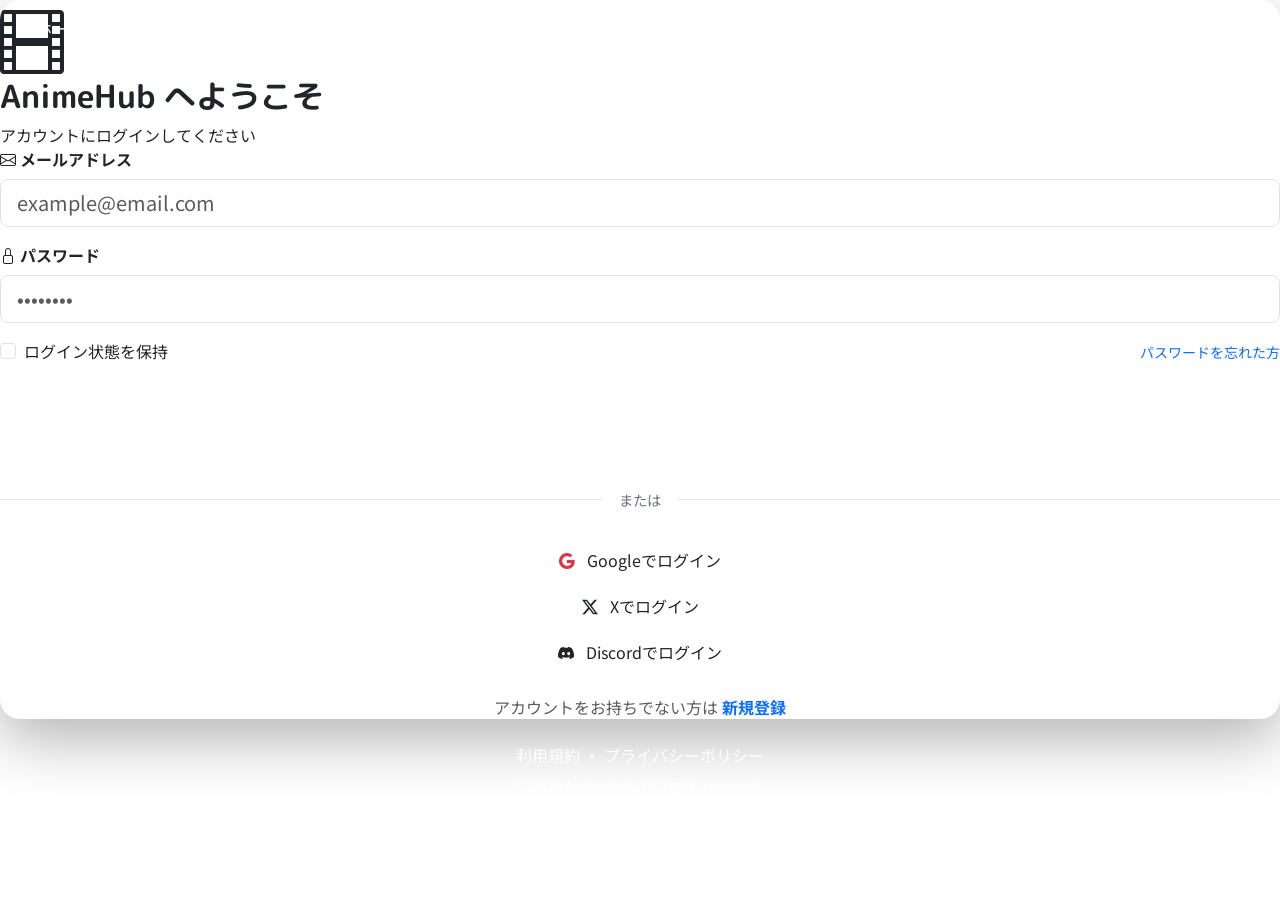
==== anime-login.html @ 040b01c8 "c1" ====
<!DOCTYPE html>
<html lang="ja">

<head>
    <meta charset="UTF-8">
    <meta name="viewport" content="width=device-width, initial-scale=1.0">
    <title>ログイン - AnimeHub</title>
    <link href="https://cdn.jsdelivr.net/npm/bootstrap@5.3.0/dist/css/bootstrap.min.css" rel="stylesheet">
    <link rel="stylesheet" href="https://cdn.jsdelivr.net/npm/bootstrap-icons@1.11.0/font/bootstrap-icons.css">
    <link rel="preconnect" href="https://fonts.googleapis.com">
    <link rel="preconnect" href="https://fonts.gstatic.com" crossorigin>
    <link
        href="https://fonts.googleapis.com/css2?family=M+PLUS+Rounded+1c:wght@400;500;700;800&family=Noto+Sans+JP:wght@400;500;700&display=swap"
        rel="stylesheet">
    <link rel="stylesheet" href="base.css">
    <link rel="stylesheet" href="auth-layout.css">
    <link rel="icon" href="img/fb.png">
    <style>
        .login-card {
            background: white;
            border-radius: 20px;
            box-shadow: 0 20px 60px rgba(0, 0, 0, 0.3);
            overflow: hidden;
        }

        .form-control:focus {
            border-color: var(--primary-color);
            box-shadow: 0 0 0 0.2rem rgba(99, 102, 241, 0.25);
        }

        .btn-login {
            background: linear-gradient(135deg, var(--primary-color), var(--secondary-color));
            border: none;
            color: white;
            padding: 12px;
            font-weight: bold;
            transition: transform 0.2s ease;
        }

        .btn-login:hover {
            transform: translateY(-2px);
            box-shadow: 0 5px 20px rgba(99, 102, 241, 0.4);
            color: white !important;
        }

        .divider {
            display: flex;
            align-items: center;
            text-align: center;
            margin: 30px 0;
        }

        .divider::before,
        .divider::after {
            content: '';
            flex: 1;
            border-bottom: 1px solid #e5e7eb;
        }

        .divider span {
            padding: 0 15px;
            color: #6b7280;
            font-size: 0.9rem;
        }
    </style>
</head>

<body>
    <!-- PC用（md〜） -->
    <a href="index.html"
        class="d-none d-md-block back-link position-absolute top-0 start-0 m-3 text-white text-decoration-none">
        <i class="bi bi-arrow-left-circle"></i> ホームに戻る
    </a>

    <div class="login-container">
        <!-- スマホ用（〜md） -->
        <a href="index.html" class="d-md-none back-link text-white text-decoration-none position-static mb-3">
            <i class="bi bi-arrow-left-circle"></i> ホームに戻る
        </a>
        <div class="login-card mt-3 mt-md-0">
            <!-- ログインヘッダー -->
            <div class="login-header">
                <i class="bi bi-film display-3 mb-3"></i>
                <h2 class="fw-bold mb-2">AnimeHub へようこそ</h2>
                <p class="mb-0">アカウントにログインしてください</p>
            </div>

            <!-- ログインフォーム -->
            <div class="login-body">
                <form id="loginForm">
                    <!-- メールアドレス -->
                    <div class="mb-3">
                        <label for="email" class="form-label fw-bold">
                            <i class="bi bi-envelope"></i> メールアドレス
                        </label>
                        <input type="email" class="form-control form-control-lg" id="email"
                            placeholder="example@email.com" required>
                    </div>

                    <!-- パスワード -->
                    <div class="mb-3">
                        <label for="password" class="form-label fw-bold">
                            <i class="bi bi-lock"></i> パスワード
                        </label>
                        <input type="password" class="form-control form-control-lg" id="password" placeholder="••••••••"
                            required>
                    </div>

                    <!-- ログイン状態を保持 -->
                    <div class="d-flex justify-content-between align-items-center mb-4">
                        <div class="form-check">
                            <input class="form-check-input" type="checkbox" id="remember">
                            <label class="form-check-label" for="remember">
                                ログイン状態を保持
                            </label>
                        </div>
                        <a href="#" class="text-decoration-none small">パスワードを忘れた方</a>
                    </div>

                    <!-- ログインボタン -->
                    <button type="submit" class="btn btn-login btn-lg w-100 mb-3">
                        <i class="bi bi-box-arrow-in-right"></i> ログイン
                    </button>

                    <!-- アラート（エラーメッセージ用） -->
                    <div class="alert alert-danger d-none" role="alert" id="errorAlert">
                        <i class="bi bi-exclamation-triangle-fill"></i> メールアドレスまたはパスワードが正しくありません
                    </div>
                </form>

                <!-- ソーシャルログイン -->
                <div class="divider">
                    <span>または</span>
                </div>

                <button class="btn social-btn w-100 mb-2">
                    <i class="bi bi-google text-danger pe-2"></i> Googleでログイン
                </button>
                <button class="btn social-btn w-100 mb-2">
                    <i class="bi bi-twitter-x pe-2"></i> Xでログイン
                </button>
                <button class="btn social-btn w-100 mb-4">
                    <i class="bi bi-discord pe-2" style="color: var(--secondary-color);"></i> Discordでログイン
                </button>

                <!-- 新規登録リンク -->
                <div class="text-center">
                    <p class="text-muted mb-0">
                        アカウントをお持ちでない方は
                        <a href="anime-signup.html" class="text-decoration-none fw-bold">新規登録</a>
                    </p>
                </div>
            </div>
        </div>

        <!-- 追加情報 -->
        <div class="text-center mt-4 text-white">
            <p class="mb-2">
                <a href="#" class="text-white text-decoration-none">利用規約</a> ・
                <a href="#" class="text-white text-decoration-none">プライバシーポリシー</a>
            </p>
            <p class="small">&copy; 2025 AnimeHub. All rights reserved.</p>
        </div>
    </div>

    <script src="https://cdn.jsdelivr.net/npm/bootstrap@5.3.0/dist/js/bootstrap.bundle.min.js"></script>
    <script>
        // ログインフォーム送信時の処理（デモ用）
        document.getElementById('loginForm').addEventListener('submit', function (e) {
            e.preventDefault();

            const email = document.getElementById('email').value;
            const password = document.getElementById('password').value;

            // デモ用：簡易的なバリデーション
            if (email && password) {
                // 成功時（実際はサーバー側で認証）
                alert('ログイン成功！ホーム画面に遷移します。');
                // window.location.href = 'index.html'; // 実際はホームページにリダイレクト
            } else {
                // エラー表示
                document.getElementById('errorAlert').classList.remove('d-none');
            }
        });

        // エラーメッセージの自動非表示
        document.getElementById('email').addEventListener('input', function () {
            document.getElementById('errorAlert').classList.add('d-none');
        });

        document.getElementById('password').addEventListener('input', function () {
            document.getElementById('errorAlert').classList.add('d-none');
        });
    </script>
</body>

</html>
---- base.css ----
:root {
  --primary-color: #212529;
  --viewing-color: var(--bs-primary);
  --completed-color: var(--bs-success);
  --planned-color: var(--bs-warning);
  --paused-color: var(--bs-danger);
}

.navbar {
  background-color: #1c2432;
  border-bottom: 1px solid rgba(255, 255, 255, 0.08);
}

.hero-section,
.page-heading {
  background: linear-gradient(180deg, #1d2734 0%, #404a5d 100%);
  color: #ffffff;
  padding: 40px 0;
  margin-bottom: 40px;
}

.page-heading {
  padding: 60px 0 40px 0;
  margin-bottom: 40px;
}

.nav-pills .nav-link {
  color: var(--primary-color);
}

.nav-pills .nav-link:hover,
.btn-outline-dark:hover {
  background-color: transparent;
  color: #666;
}

.nav-pills .nav-link.active,
.sort-btn.active,
.btn-outline-dark.active {
  background-color: var(--bs-dark);
  color: var(--bs-white);
}

.anime-card {
  transition: transform 0.3s ease, box-shadow 0.3s ease;
  height: 100%;
  cursor: pointer;
}

.anime-card:hover {
  transform: translateY(-10px);
  box-shadow: 0 10px 30px rgba(0, 0, 0, 0.2);
}

.rating-stars {
  color: #fbbf24;
}

body {
  font-family: "Noto Sans JP", sans-serif;
}

h1,
h2,
h3,
h4,
h5,
h6,
.navbar-brand {
  font-family: "M PLUS Rounded 1c", sans-serif;
}

#backToTopBtn {
  position: fixed;
  bottom: 20px;
  right: 20px;
  width: 50px;
  height: 50px;
  border-radius: 50%;
  display: none;
  z-index: 2000;

  background-color: #6c757d; /* 中間グレー（Bootstrap secondary）*/
  color: #fff; /* 白アイコンで高コントラスト */

  border: 1px solid rgba(0, 0, 0, 0.1);
  transition: background-color 0.2s, opacity 0.2s;
}

/* ホバー時：少し濃くして見やすく */
#backToTopBtn:hover {
  background-color: #5a6268;
}

/* ホバーで軽く反転（見やすく） */
#backToTopBtn:hover {
  background: #fff;
  color: #000;
}

/* ホバーで反転（黒→白） */
#backToTopBtn:hover {
  background-color: #fff;
  color: #000;
}

footer {
  background-color: #1c2432;
  color: white;
  margin-top: 60px;
}

/* 通常時 */
.pagination .page-link {
  color: #212529;
  border: 1px solid #dee2e6;
}

/* ホバー時 */
.pagination .page-link:hover {
  background-color: #f1f3f5;
  color: #212529;
}

/* activeページ */
.pagination .page-item.active .page-link {
  background-color: #212529;
  border-color: #212529;
  color: #fff;
}

.card-title-nowrap {
  white-space: nowrap;
  overflow: hidden;
  text-overflow: ellipsis;
}

.btn-login, .btn-signup {
  background: linear-gradient(
    135deg,
    var(--primary-color),
    var(--secondary-color)
  );
  border: none;
  color: white !important;
  padding: 12px;
  font-weight: bold;
  transition: transform 0.2s ease;
}

.btn-login:hover, .btn-signup:hover {
  transform: translateY(-2px);
  box-shadow: 0 5px 20px rgba(99, 102, 241, 0.4);
  color: white !important;
}

.text-clamp-2 {
  display: -webkit-box;
  line-height: 1.5;
  -webkit-line-clamp: 2;
  -webkit-box-orient: vertical;
  overflow: hidden;
  text-overflow: ellipsis;
  min-height: 2.6em;
}

.text-clamp-3 {
  display: -webkit-box;
  line-height: 1.5;
  -webkit-line-clamp: 3;
  -webkit-box-orient: vertical;
  overflow: hidden;
  text-overflow: ellipsis;
  min-height: 3.9em;
}
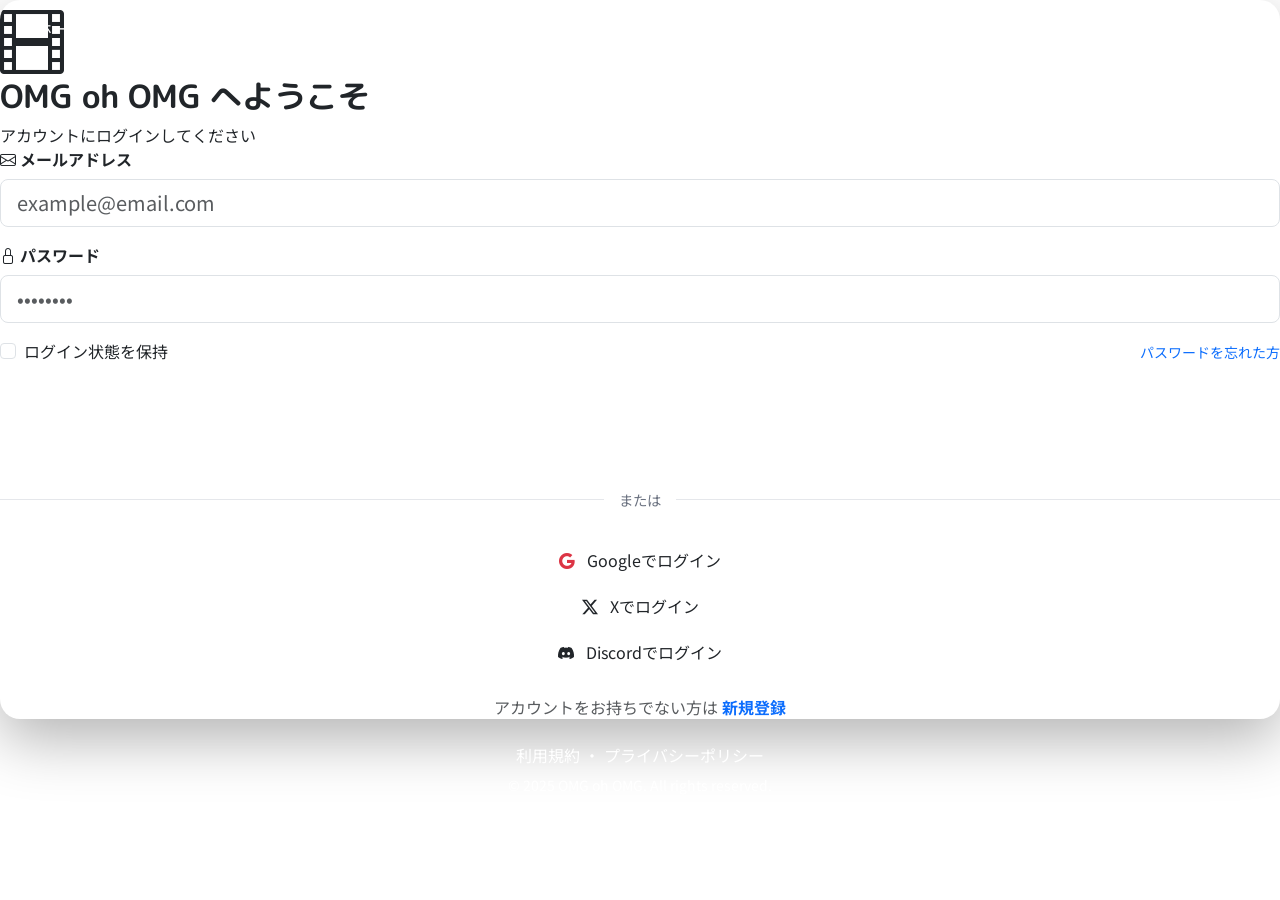
==== commit 69497162: "c2" ====
--- a/anime-login.html
+++ b/anime-login.html
@@ -4,7 +4,7 @@
 <head>
     <meta charset="UTF-8">
     <meta name="viewport" content="width=device-width, initial-scale=1.0">
-    <title>ログイン - AnimeHub</title>
+    <title>ログイン - OMG oh OMG</title>
     <link href="https://cdn.jsdelivr.net/npm/bootstrap@5.3.0/dist/css/bootstrap.min.css" rel="stylesheet">
     <link rel="stylesheet" href="https://cdn.jsdelivr.net/npm/bootstrap-icons@1.11.0/font/bootstrap-icons.css">
     <link rel="preconnect" href="https://fonts.googleapis.com">
@@ -81,7 +81,7 @@
             <!-- ログインヘッダー -->
             <div class="login-header">
                 <i class="bi bi-film display-3 mb-3"></i>
-                <h2 class="fw-bold mb-2">AnimeHub へようこそ</h2>
+                <h2 class="fw-bold mb-2">OMG oh OMG へようこそ</h2>
                 <p class="mb-0">アカウントにログインしてください</p>
             </div>
 
@@ -159,7 +159,7 @@
                 <a href="#" class="text-white text-decoration-none">利用規約</a> ・
                 <a href="#" class="text-white text-decoration-none">プライバシーポリシー</a>
             </p>
-            <p class="small">&copy; 2025 AnimeHub. All rights reserved.</p>
+            <p class="small">&copy; 2025 OMG oh OMG. All rights reserved.</p>
         </div>
     </div>
 
